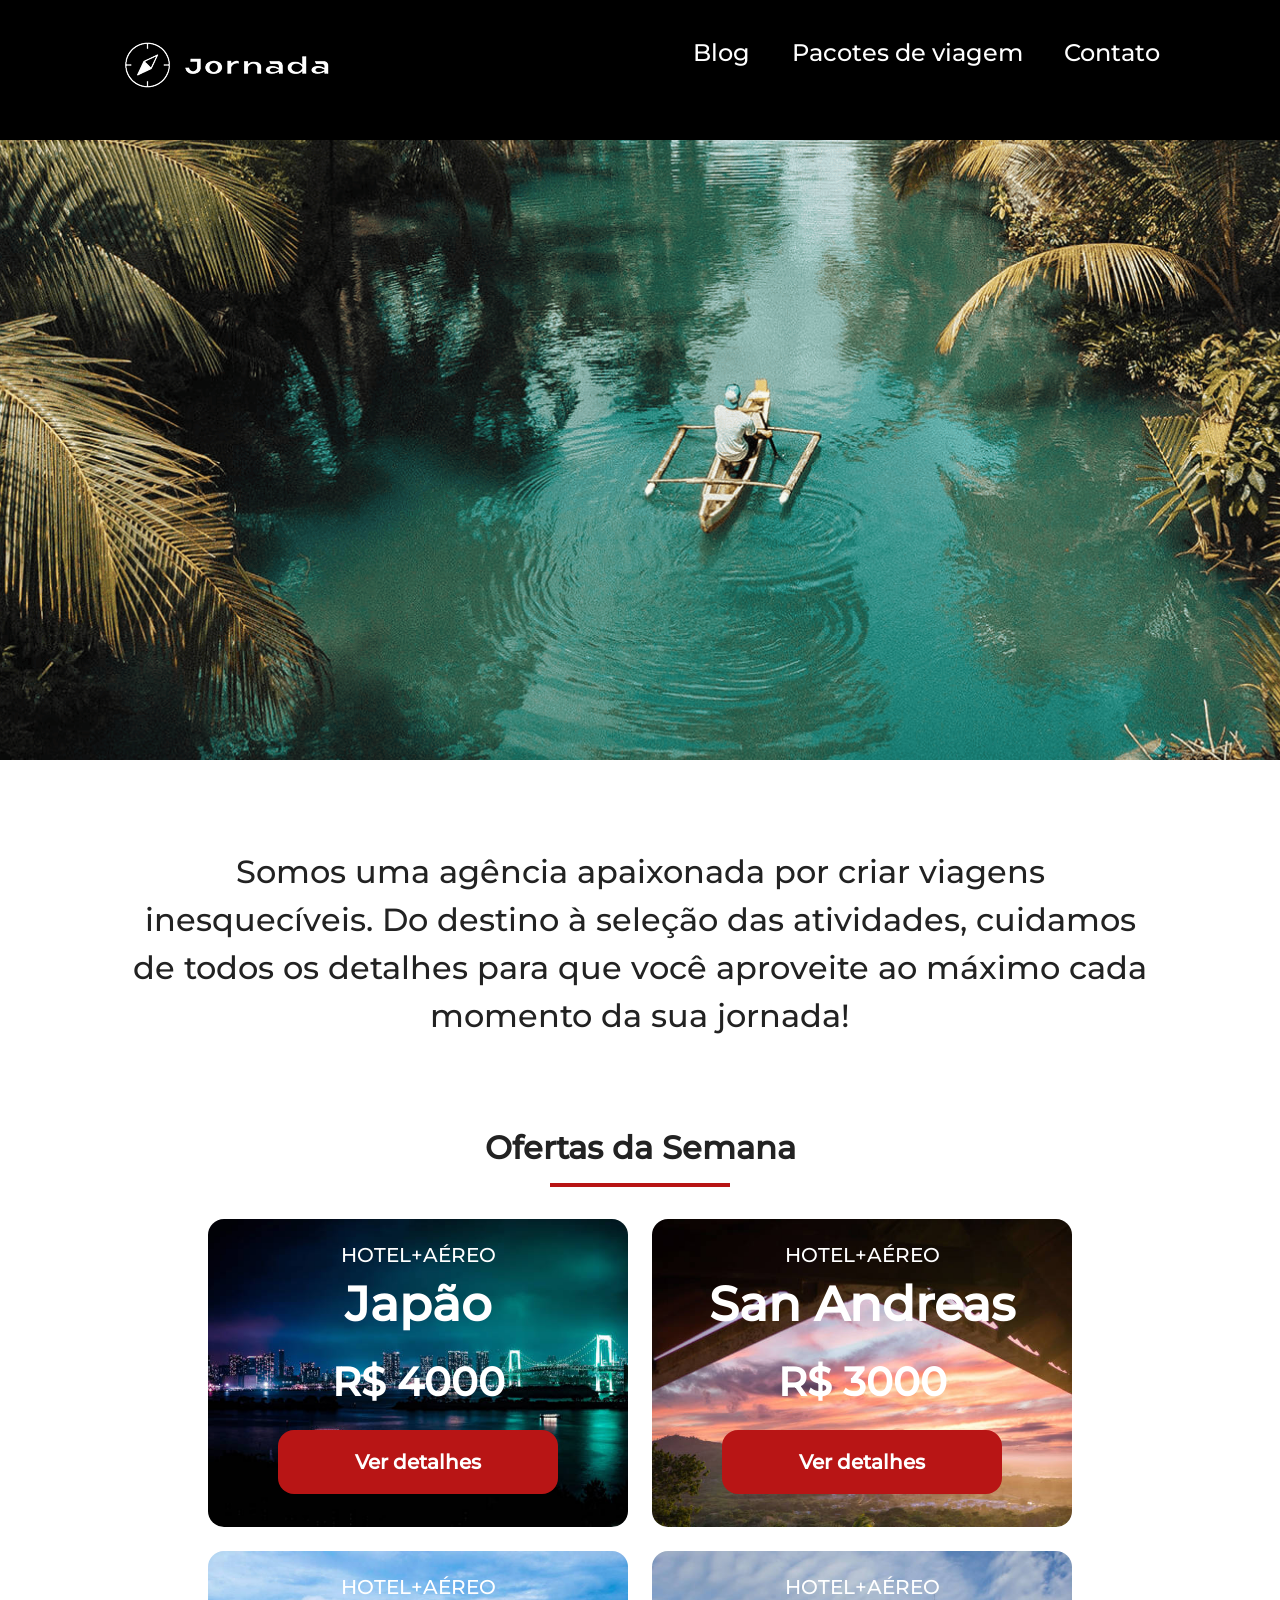
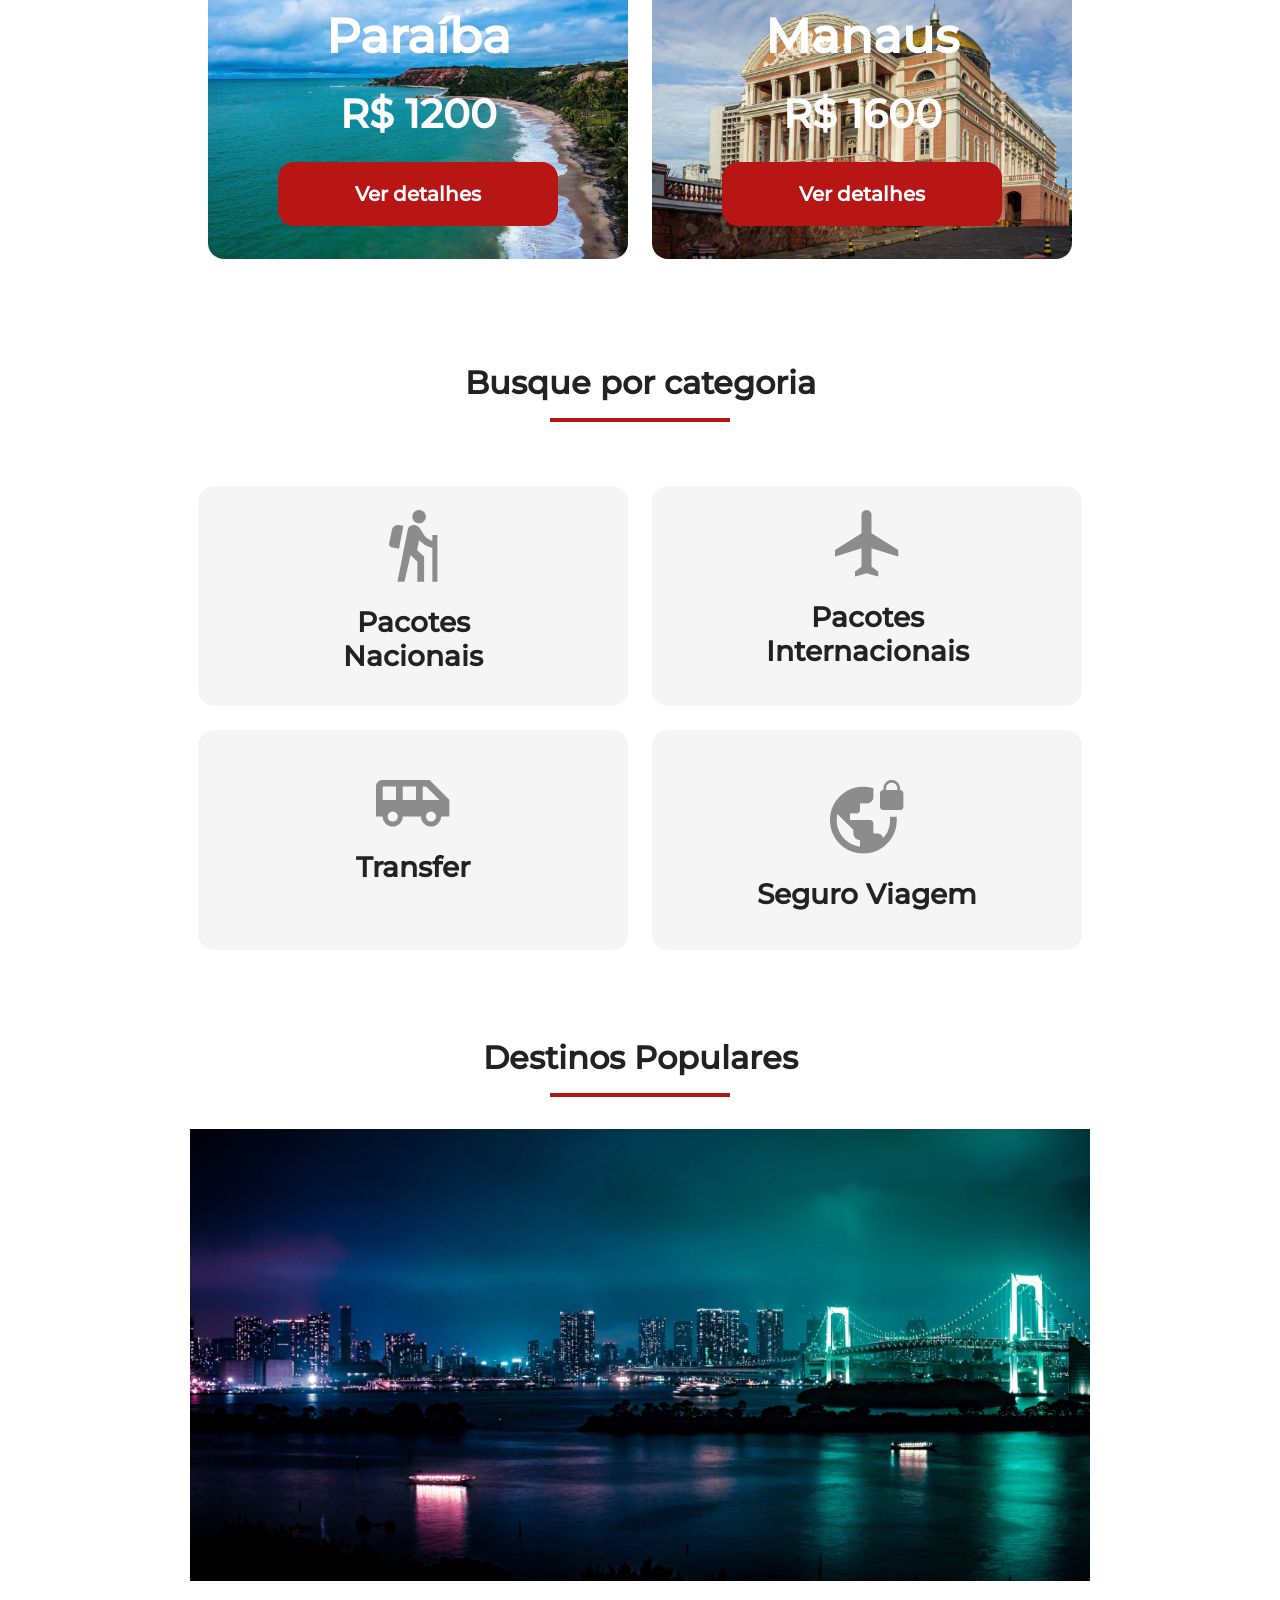
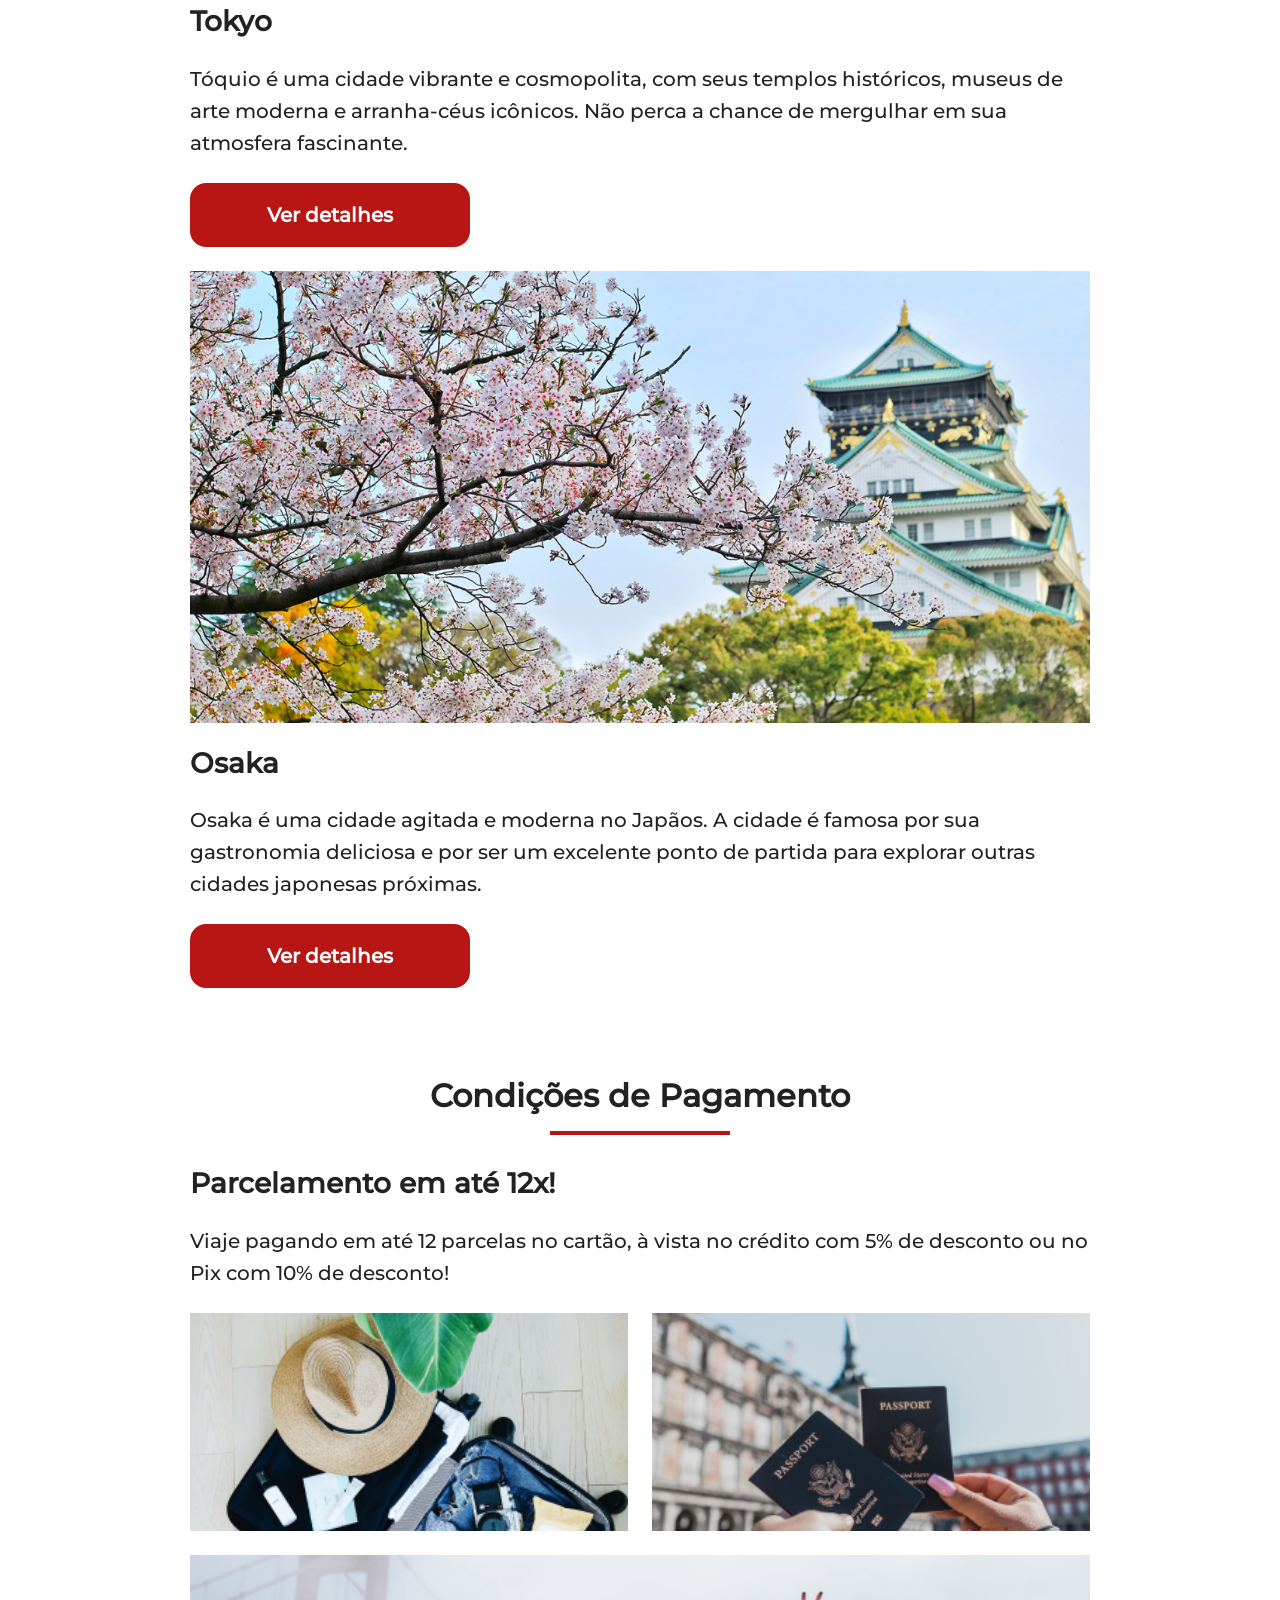
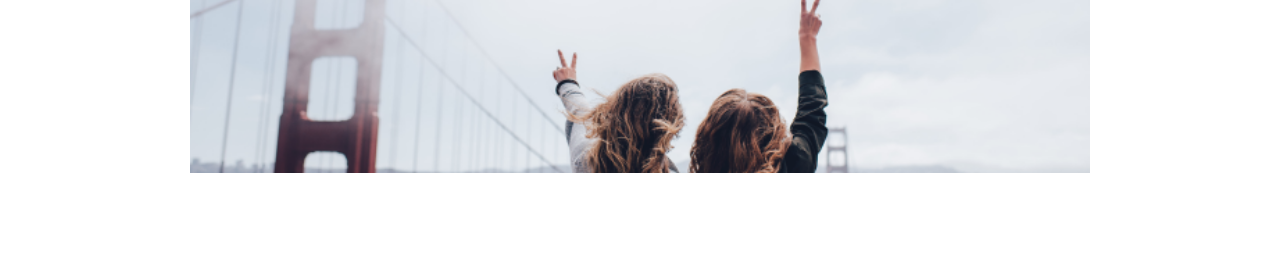
==== index.html @ 7fcf8ee7 "finaliza sessao de parcelamento e adiciona alguns ajustes" ====
<!doctype html>
<html lang="pt-br">
  <head>
    <meta charset="UTF-8" />
    <meta name="viewport" content="width=device-width, initial-scale=1.0" />
    <link rel="stylesheet" href="css/style.css" />
    <title>Jornada Viagens</title>
  </head>
  <body>
    <header class="main-header">
      <a class="logo" href="index.html" title="voltar para a página inicial">
        <img
          class="img-mobile"
          src="img/bussola-jornada-branca.png"
          alt="bussola do logo Jornada Viagens na cor branca"
        />
        <img
          class="img-desktop"
          src="img/bussola-texto-jornada-branca.png"
          alt="bussola do logo Jornada Viagens na cor branca"
        />
      </a>
      <div class="navigation-menu">
        <label for="menu"> <img src="img/menu.png" alt="menu" /> </label>
        <input type="checkbox" name="" id="menu" hidden />
        <nav>
          <ul class="list-links">
            <li>
              <a href="blog.html" target="_blank" title="acessar blog">Blog</a>
            </li>
            <li>
              <a
                href="pacotes.html"
                target="_blank"
                title="acessar pacotes de viagem"
                >Pacotes de viagem</a
              >
            </li>
            <li>
              <a href="contato.html" target="_blank" title="acessar contato"
                >Contato</a
              >
            </li>
          </ul>
        </nav>
      </div>
    </header>

    <section class="hero">
      <div class="hero-img"></div>
      <h2>
        Somos uma agência apaixonada por criar viagens inesquecíveis. Do destino
        à seleção das atividades, cuidamos de todos os detalhes para que você
        aproveite ao máximo cada momento da sua jornada!
      </h2>
    </section>

    <section class="offers section">
      <div class="section-title">
        <h2>Ofertas da Semana</h2>
        <hr />
      </div>
      <div class="offers-cards">
        <article class="card japao">
          <header>
            <p>HOTEL+AÉREO</p>
            <h3>Japão <span> R$ 4000 </span></h3>
          </header>
          <footer>
            <a href="#" class="button">Ver detalhes</a>
          </footer>
        </article>

        <article class="card san-andreas">
          <header>
            <p>HOTEL+AÉREO</p>
            <h3>San Andreas <span> R$ 3000 </span></h3>
          </header>
          <footer>
            <a href="#" class="button">Ver detalhes</a>
          </footer>
        </article>

        <article class="card paraiba">
          <header>
            <p>HOTEL+AÉREO</p>
            <h3>Paraíba <span> R$ 1200 </span></h3>
          </header>
          <footer>
            <a href="#" class="button">Ver detalhes</a>
          </footer>
        </article>

        <article class="card manaus">
          <header>
            <p>HOTEL+AÉREO</p>
            <h3>Manaus <span> R$ 1600 </span></h3>
          </header>
          <footer>
            <a href="#" class="button">Ver detalhes</a>
          </footer>
        </article>
      </div>
    </section>

    <section class="categories section">
      <div class="section-title">
        <h2>Busque por categoria</h2>
        <hr />
      </div>
      <div class="categories-cards">
        <a
          href="#"
          target="_blank"
          class="card"
          title="Busque por Pacotes Nacionais"
          ><img
            src="img/ícone - pacotes nacionais.png"
            alt="ícone cinza representando uma pessoa fazendo tracking"
          />
          <h3 class="content-title">
            Pacotes<br />
            Nacionais
          </h3>
        </a>

        <a
          href="#"
          target="_blank"
          class="card"
          title="Busque por Pacotes Internacionais"
          ><img
            src="img/ícone - pacotes interacionais.png"
            alt="ícone cinza representando um avião"
          />
          <h3 class="content-title">
            Pacotes<br />
            Internacionais
          </h3>
        </a>

        <a
          href="#"
          target="_blank"
          class="card single-line transfer"
          title="Busque pela categoria Transfer"
          ><img
            src="img/ícone -transfer.png"
            alt="ícone representando um ônibus"
          />
          <h3 class="content-title">Transfer</h3>
        </a>

        <a
          href="#"
          target="_blank"
          class="card single-line"
          title="Busque pela categoria Seguro Viagem"
          ><img
            src="img/ícone - seguro viagem.png"
            alt="ícone cinza representando o planeta terra com um cadeado"
          />
          <h3 class="content-title">Seguro Viagem</h3>
        </a>
      </div>
    </section>

    <section class="destination section">
      <div class="section-title">
        <h2>Destinos Populares</h2>
        <hr />
      </div>
      <div class="destination-items">
        <article class="item tokyo">
          <header>
            <div class="img-item"></div>
            <h3 class="content-title">Tokyo</h3>
          </header>
          <p class="content-text">
            Tóquio é uma cidade vibrante e cosmopolita, com seus templos
            históricos, museus de arte moderna e arranha-céus icônicos. Não
            perca a chance de mergulhar em sua atmosfera fascinante.
          </p>
          <footer>
            <a
              href="#"
              class="button"
              target="_blank"
              title="veja mais detalhes do destino Tokyo"
              >Ver detalhes</a
            >
          </footer>
        </article>

        <article class="item osaka">
          <header>
            <div class="img-item"></div>
            <h3 class="content-title">Osaka</h3>
          </header>
          <p class="content-text">
            Osaka é uma cidade agitada e moderna no Japãos. A cidade é famosa
            por sua gastronomia deliciosa e por ser um excelente ponto de
            partida para explorar outras cidades japonesas próximas.
          </p>
          <footer>
            <a
              href="#"
              class="button"
              target="_blank"
              title="veja mais detalhes do destino Osaka"
              >Ver detalhes</a
            >
          </footer>
        </article>
      </div>
    </section>

    <section class="payments section">
      <div class="section-title">
        <h2>Condições de Pagamento</h2>
        <hr />
      </div>
      <div class="content-container">
        <div class="text-content">
          <h3 class="content-title">Parcelamento em até 12x!</h3>
          <p class="content-text">
            Viaje pagando em até 12 parcelas no cartão, à vista no crédito com
            5% de desconto ou no Pix com 10% de desconto!
          </p>
        </div>
        <div class="image-gallery">
          <div class="image first"></div>
          <div class="image second"></div>
          <div class="image thirdy colspan-2"></div>
        </div>
      </div>
    </section>
  </body>
</html>
---- css/style.css ----
@import url(global.css);
@import url(header.css);
@import url(hero.css);
@import url(offers.css);
@import url(categories.css);
@import url(destinations.css);
@import url(payments.css);
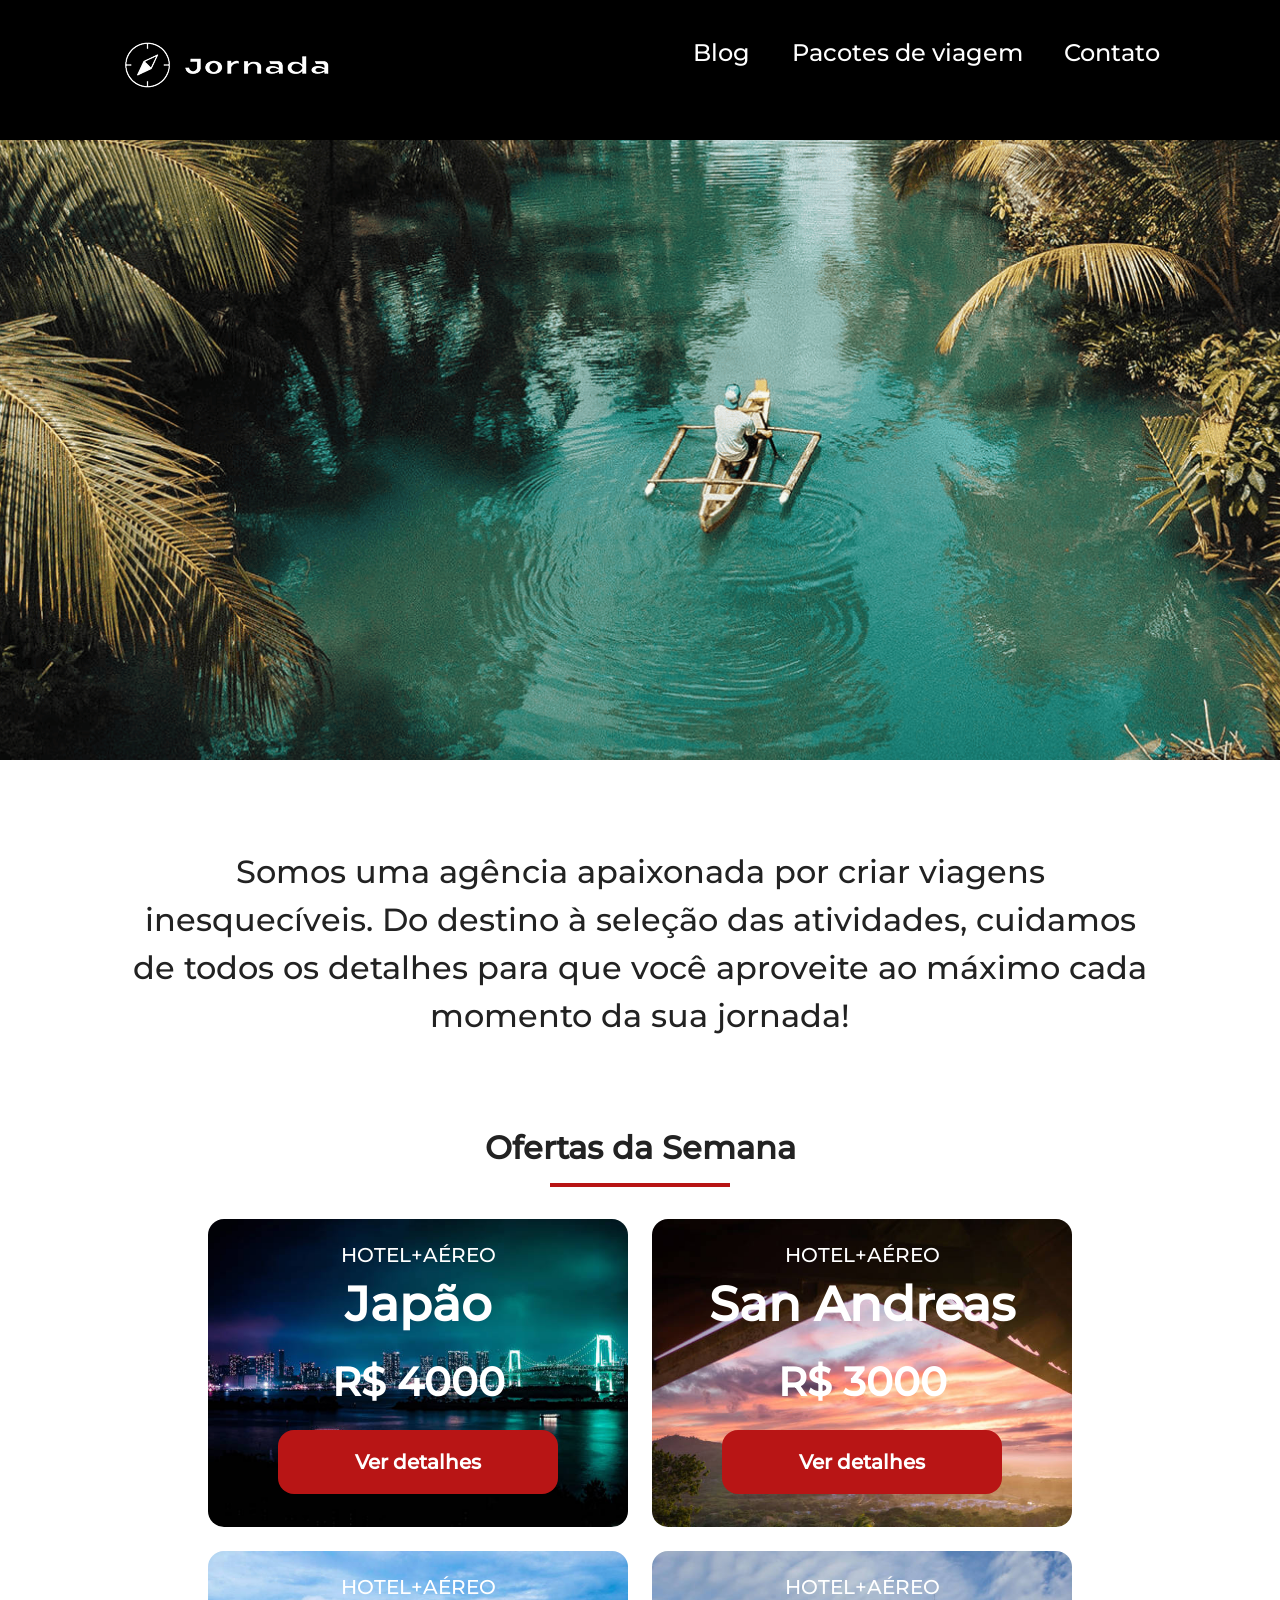
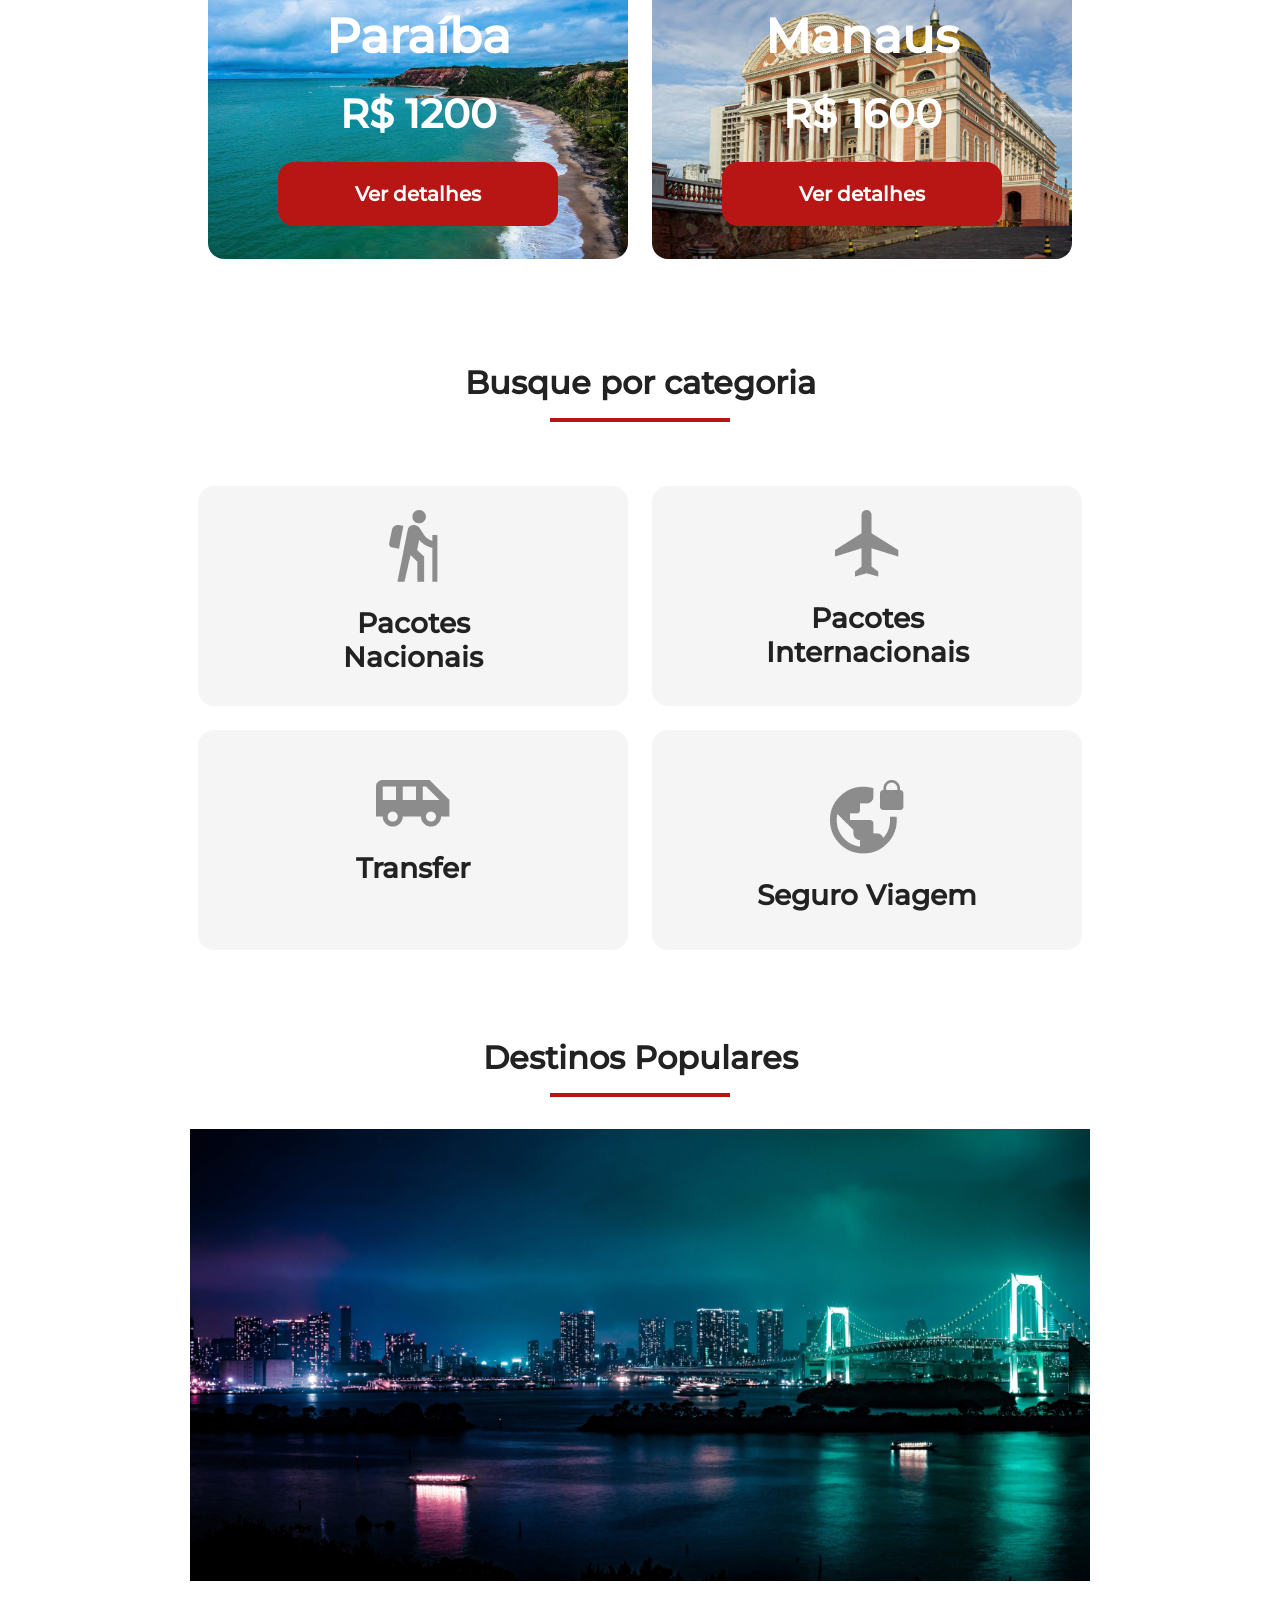
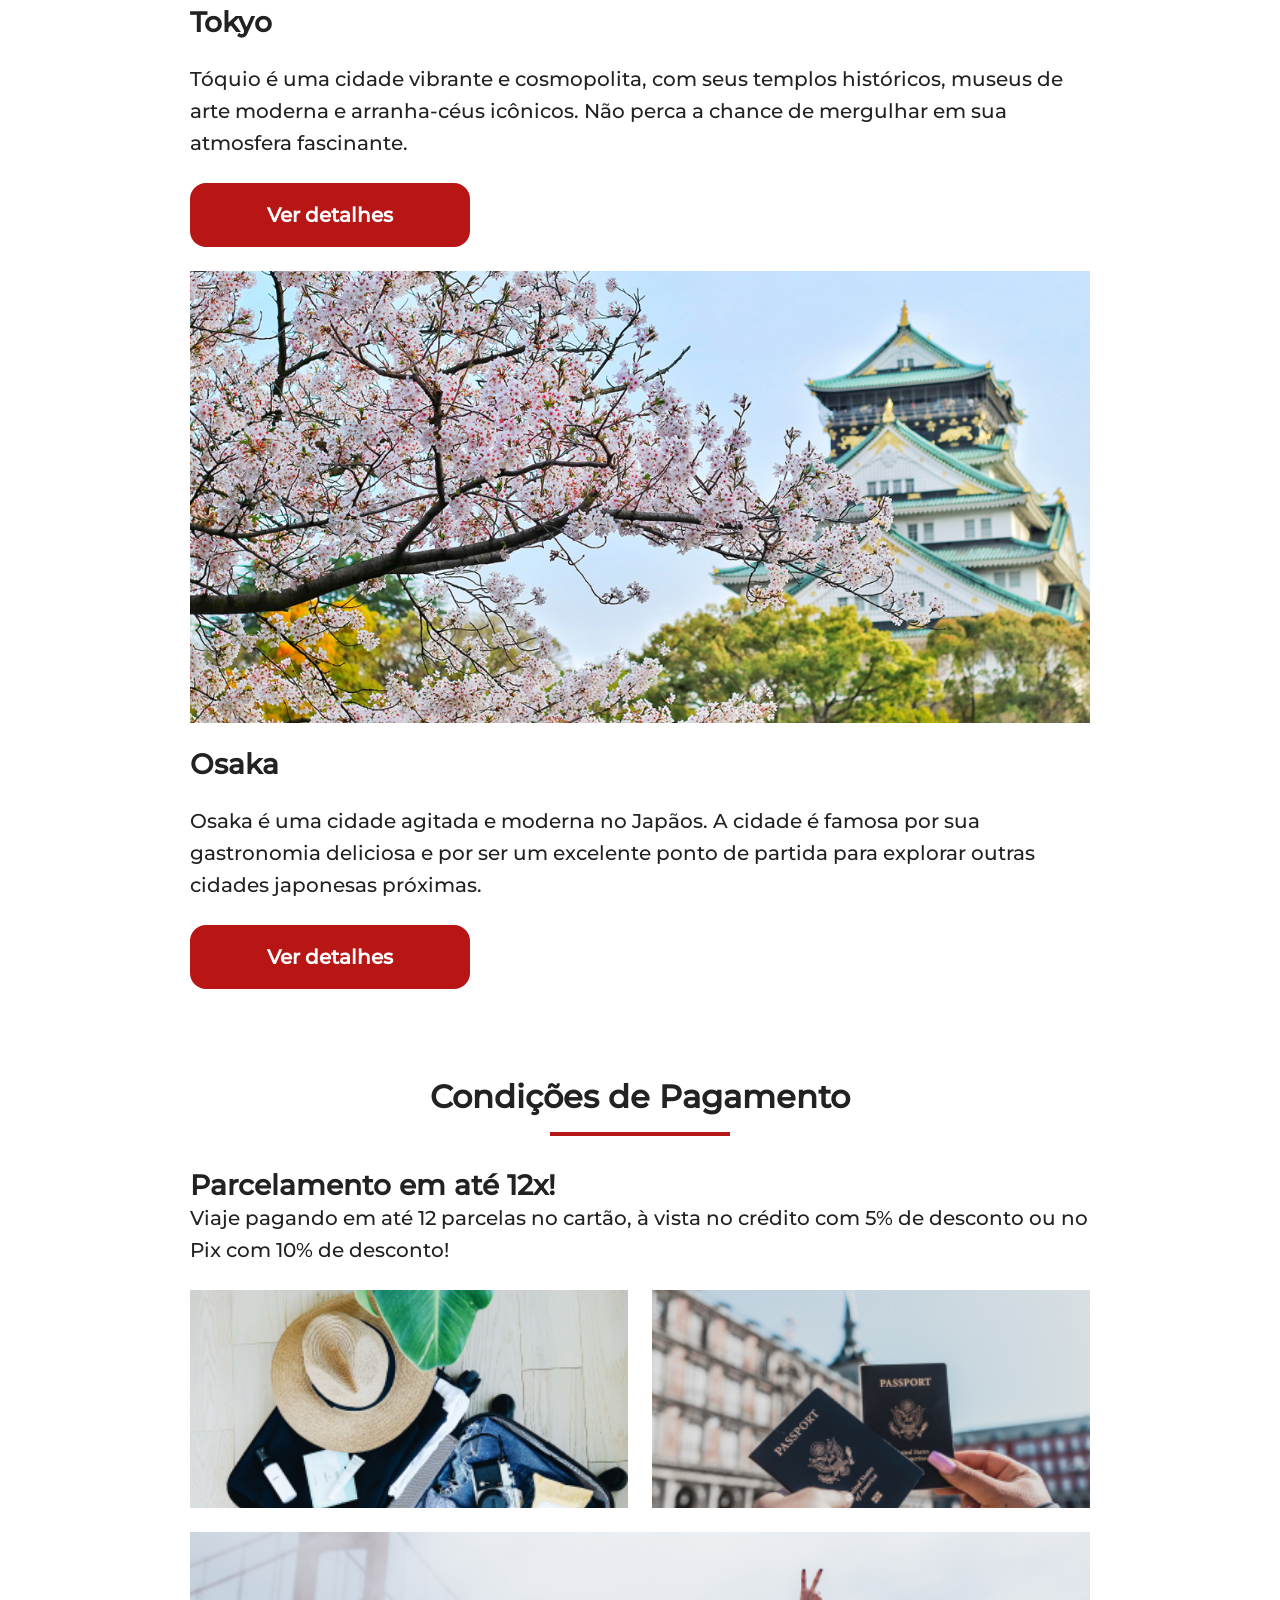
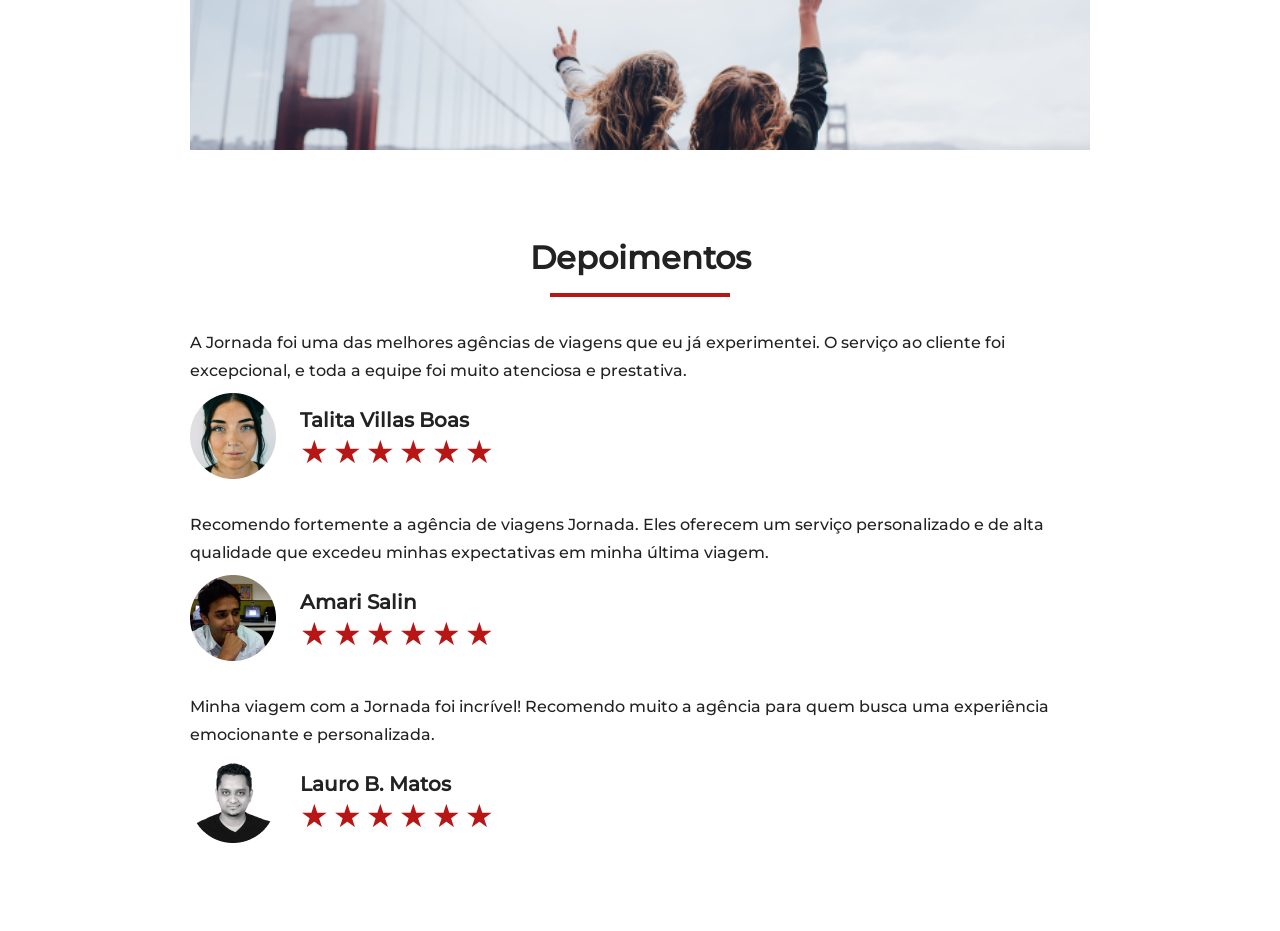
==== commit 296aff94: "finaliza estilos do mobile" ====
--- a/index.html
+++ b/index.html
@@ -235,5 +235,93 @@
         </div>
       </div>
     </section>
+
+    <section class="testimonial section">
+      <div class="section-title">
+        <h2>Depoimentos</h2>
+        <hr />
+      </div>
+      <div class="testimonial-container">
+        <article>
+          <header>
+            <p>
+              A Jornada foi uma das melhores agências de viagens que eu já
+              experimentei. O serviço ao cliente foi excepcional, e toda a
+              equipe foi muito atenciosa e prestativa.
+            </p>
+          </header>
+          <footer>
+            <img
+              src="img/avatar-talita.png"
+              alt="imagem de perfil da cliente Talista Villas Boas"
+            />
+            <div class="profile-content">
+              <h4>Talita Villas Boas</h4>
+              <div class="rating">
+                <span class="star">★</span>
+                <span class="star">★</span>
+                <span class="star">★</span>
+                <span class="star">★</span>
+                <span class="star">★</span>
+                <span class="star">★</span>
+              </div>
+            </div>
+          </footer>
+        </article>
+
+        <article>
+          <header>
+            <p>
+              Recomendo fortemente a agência de viagens Jornada. Eles oferecem
+              um serviço personalizado e de alta qualidade que excedeu minhas
+              expectativas em minha última viagem.
+            </p>
+          </header>
+          <footer>
+            <img
+              src="img/avatar-amari.png"
+              alt="imagem de perfil do cliente Amari Salin"
+            />
+            <div class="profile-content">
+              <h4>Amari Salin</h4>
+              <div class="rating">
+                <span class="star">★</span>
+                <span class="star">★</span>
+                <span class="star">★</span>
+                <span class="star">★</span>
+                <span class="star">★</span>
+                <span class="star">★</span>
+              </div>
+            </div>
+          </footer>
+        </article>
+
+        <article>
+          <header>
+            <p>
+              Minha viagem com a Jornada foi incrível! Recomendo muito a agência
+              para quem busca uma experiência emocionante e personalizada.
+            </p>
+          </header>
+          <footer>
+            <img
+              src="img/avatar-lauro.png"
+              alt="imagem de perfil do cliente Lauro B. Matos"
+            />
+            <div class="profile-content">
+              <h4>Lauro B. Matos</h4>
+              <div class="rating">
+                <span class="star">★</span>
+                <span class="star">★</span>
+                <span class="star">★</span>
+                <span class="star">★</span>
+                <span class="star">★</span>
+                <span class="star">★</span>
+              </div>
+            </div>
+          </footer>
+        </article>
+      </div>
+    </section>
   </body>
 </html>
--- a/css/style.css
+++ b/css/style.css
@@ -5,3 +5,4 @@
 @import url(categories.css);
 @import url(destinations.css);
 @import url(payments.css);
+@import url(testimonials.css);
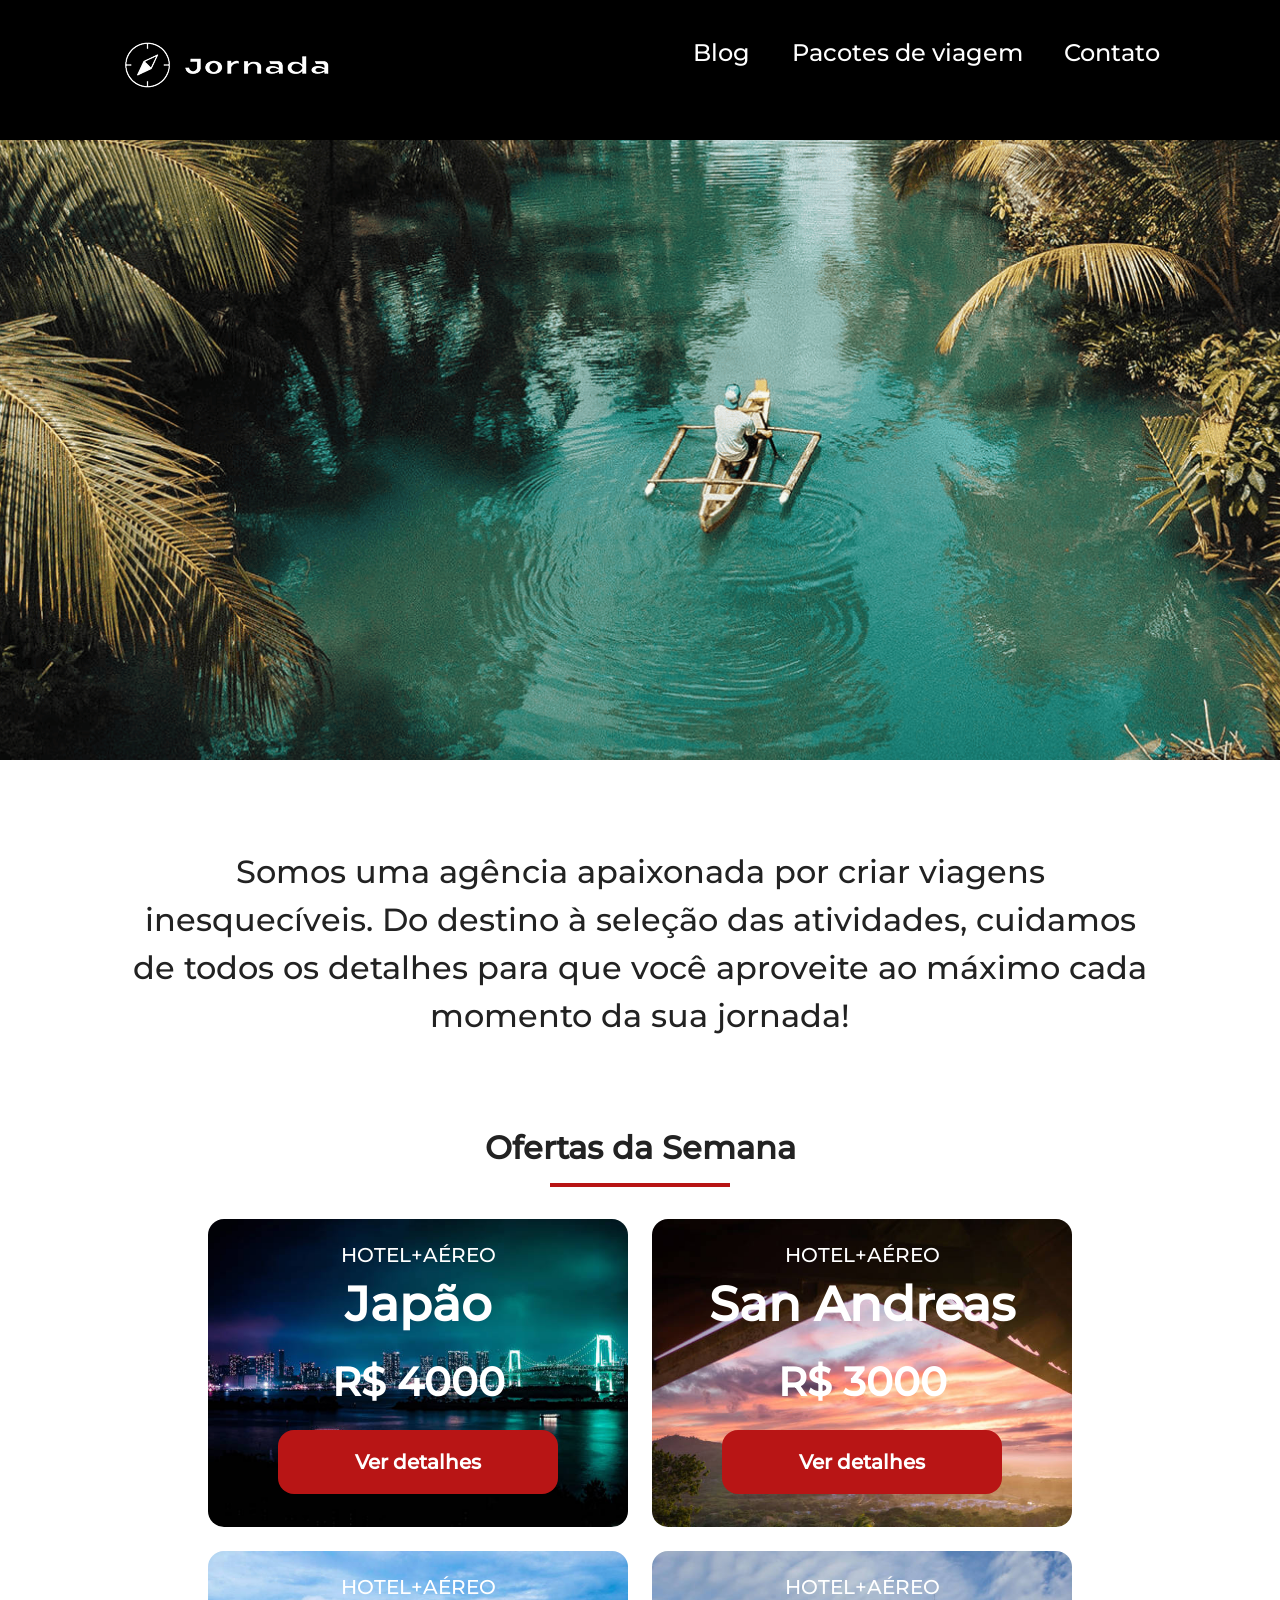
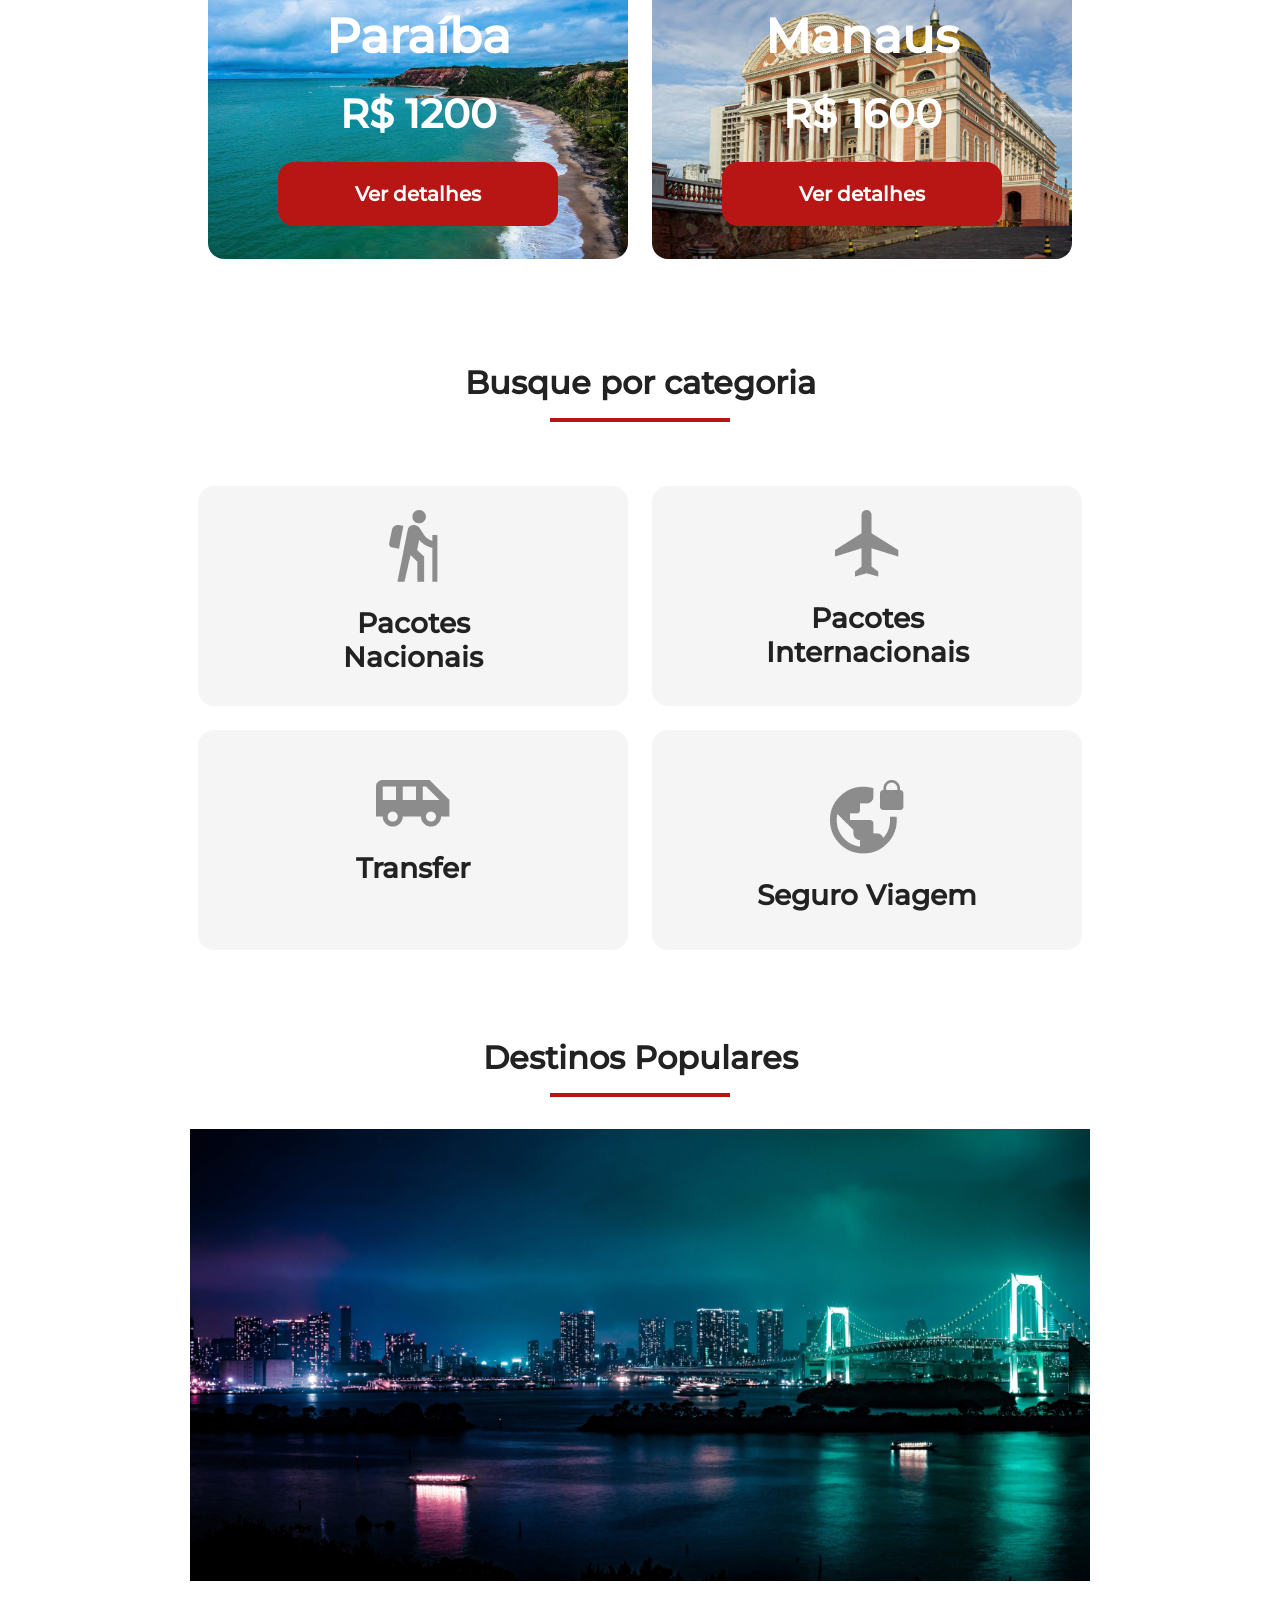
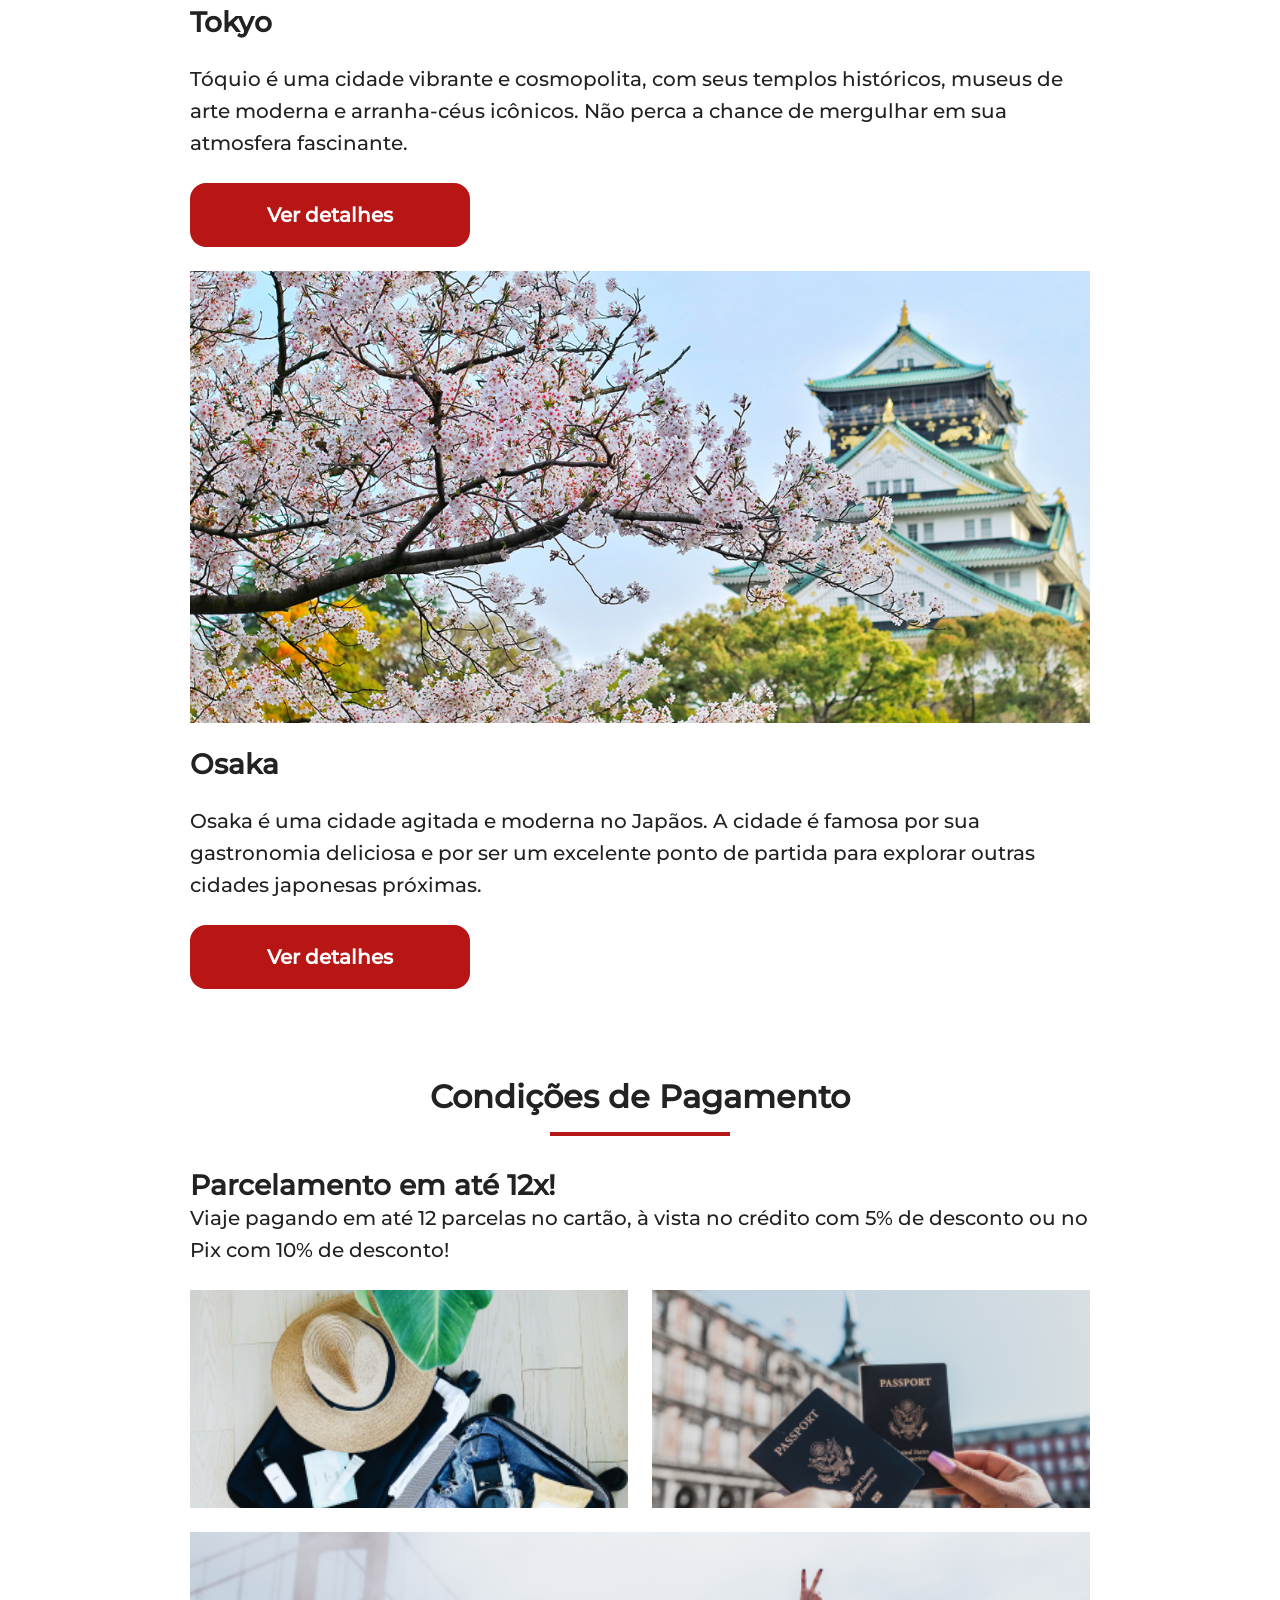
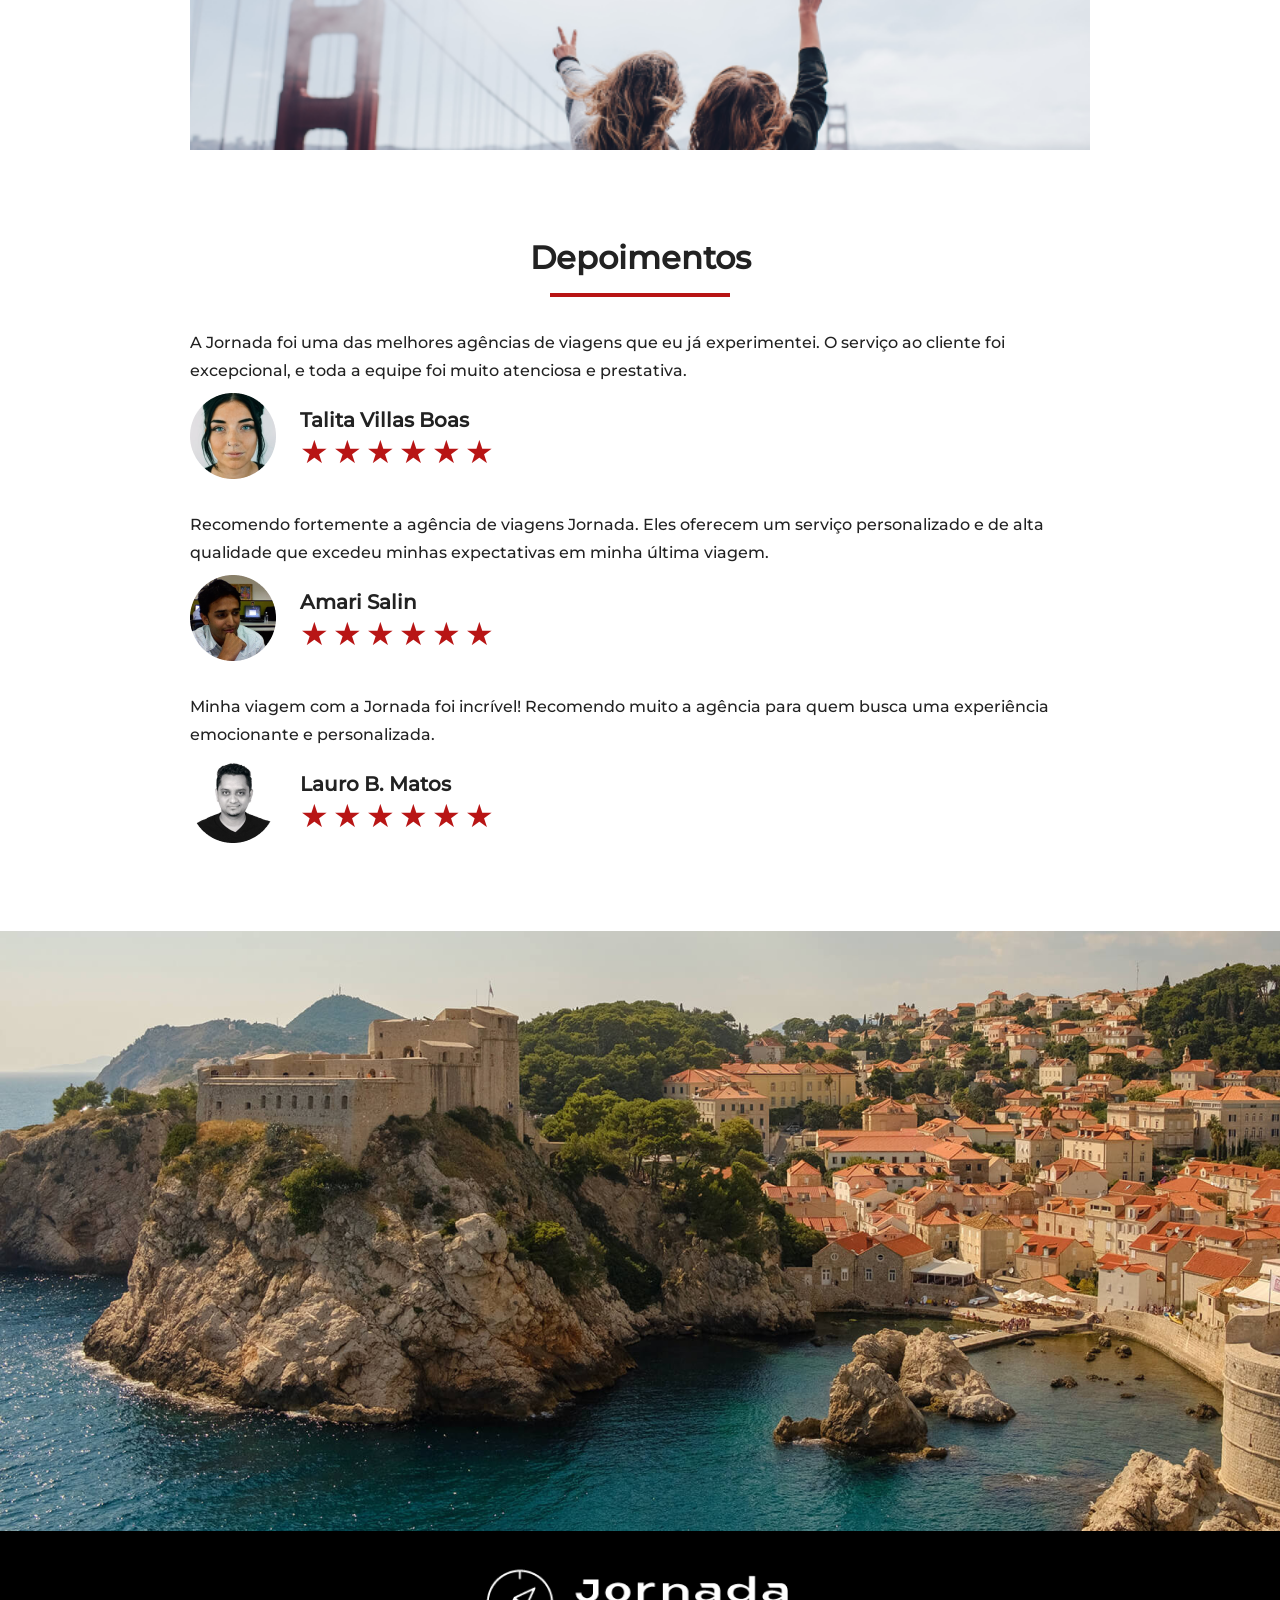
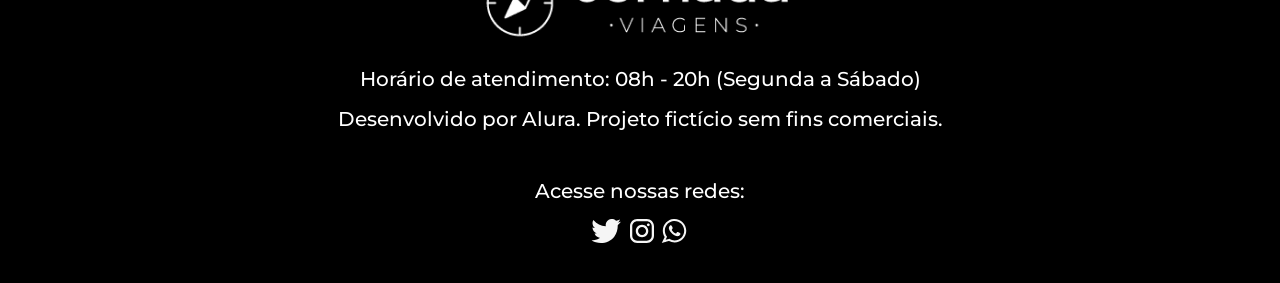
==== commit 84cd16dd: "finaliza footer e depoimentos" ====
--- a/index.html
+++ b/index.html
@@ -256,7 +256,7 @@
               alt="imagem de perfil da cliente Talista Villas Boas"
             />
             <div class="profile-content">
-              <h4>Talita Villas Boas</h4>
+              <h3>Talita Villas Boas</h3>
               <div class="rating">
                 <span class="star">★</span>
                 <span class="star">★</span>
@@ -283,7 +283,7 @@
               alt="imagem de perfil do cliente Amari Salin"
             />
             <div class="profile-content">
-              <h4>Amari Salin</h4>
+              <h3>Amari Salin</h3>
               <div class="rating">
                 <span class="star">★</span>
                 <span class="star">★</span>
@@ -309,7 +309,7 @@
               alt="imagem de perfil do cliente Lauro B. Matos"
             />
             <div class="profile-content">
-              <h4>Lauro B. Matos</h4>
+              <h3>Lauro B. Matos</h3>
               <div class="rating">
                 <span class="star">★</span>
                 <span class="star">★</span>
@@ -323,5 +323,33 @@
         </article>
       </div>
     </section>
+
+    <section class="bottom-hero">
+      <div class="hero-img"></div>
+    </section>
+
+    <footer class="main-footer">
+      <div class="footer-content">
+        <img src="img/logo-footer.png" alt="logo completo Jornada Viagens" />
+        <p>Horário de atendimento: 08h - 20h (Segunda a Sábado)</p>
+        <p>Desenvolvido por Alura. Projeto fictício sem fins comerciais.</p>
+      </div>
+      <div class="footer-social">
+        <p>Acesse nossas redes:</p>
+
+        <a href="#" target="_blank" title="Acesse o Twitter do Jornada Viagens"
+          ><img
+            src="img/icone-twitter.svg"
+            alt="icone do Twitter na cor branca"
+        /></a>
+        <a href="#" target="_blank" title="Acesse o Twitter do Jornada Viagens"
+          ><img
+            src="img/icone-instagram.svg"
+            alt="icone do Twitter na cor branca" /></a
+        ><a href="#" target="_blank" title="Acesse o Twitter do Jornada Viagens"
+          ><img src="img/icone-wpp.svg" alt="icone do Twitter na cor branca"
+        /></a>
+      </div>
+    </footer>
   </body>
 </html>
--- a/css/style.css
+++ b/css/style.css
@@ -6,3 +6,4 @@
 @import url(destinations.css);
 @import url(payments.css);
 @import url(testimonials.css);
+@import url(footer.css);
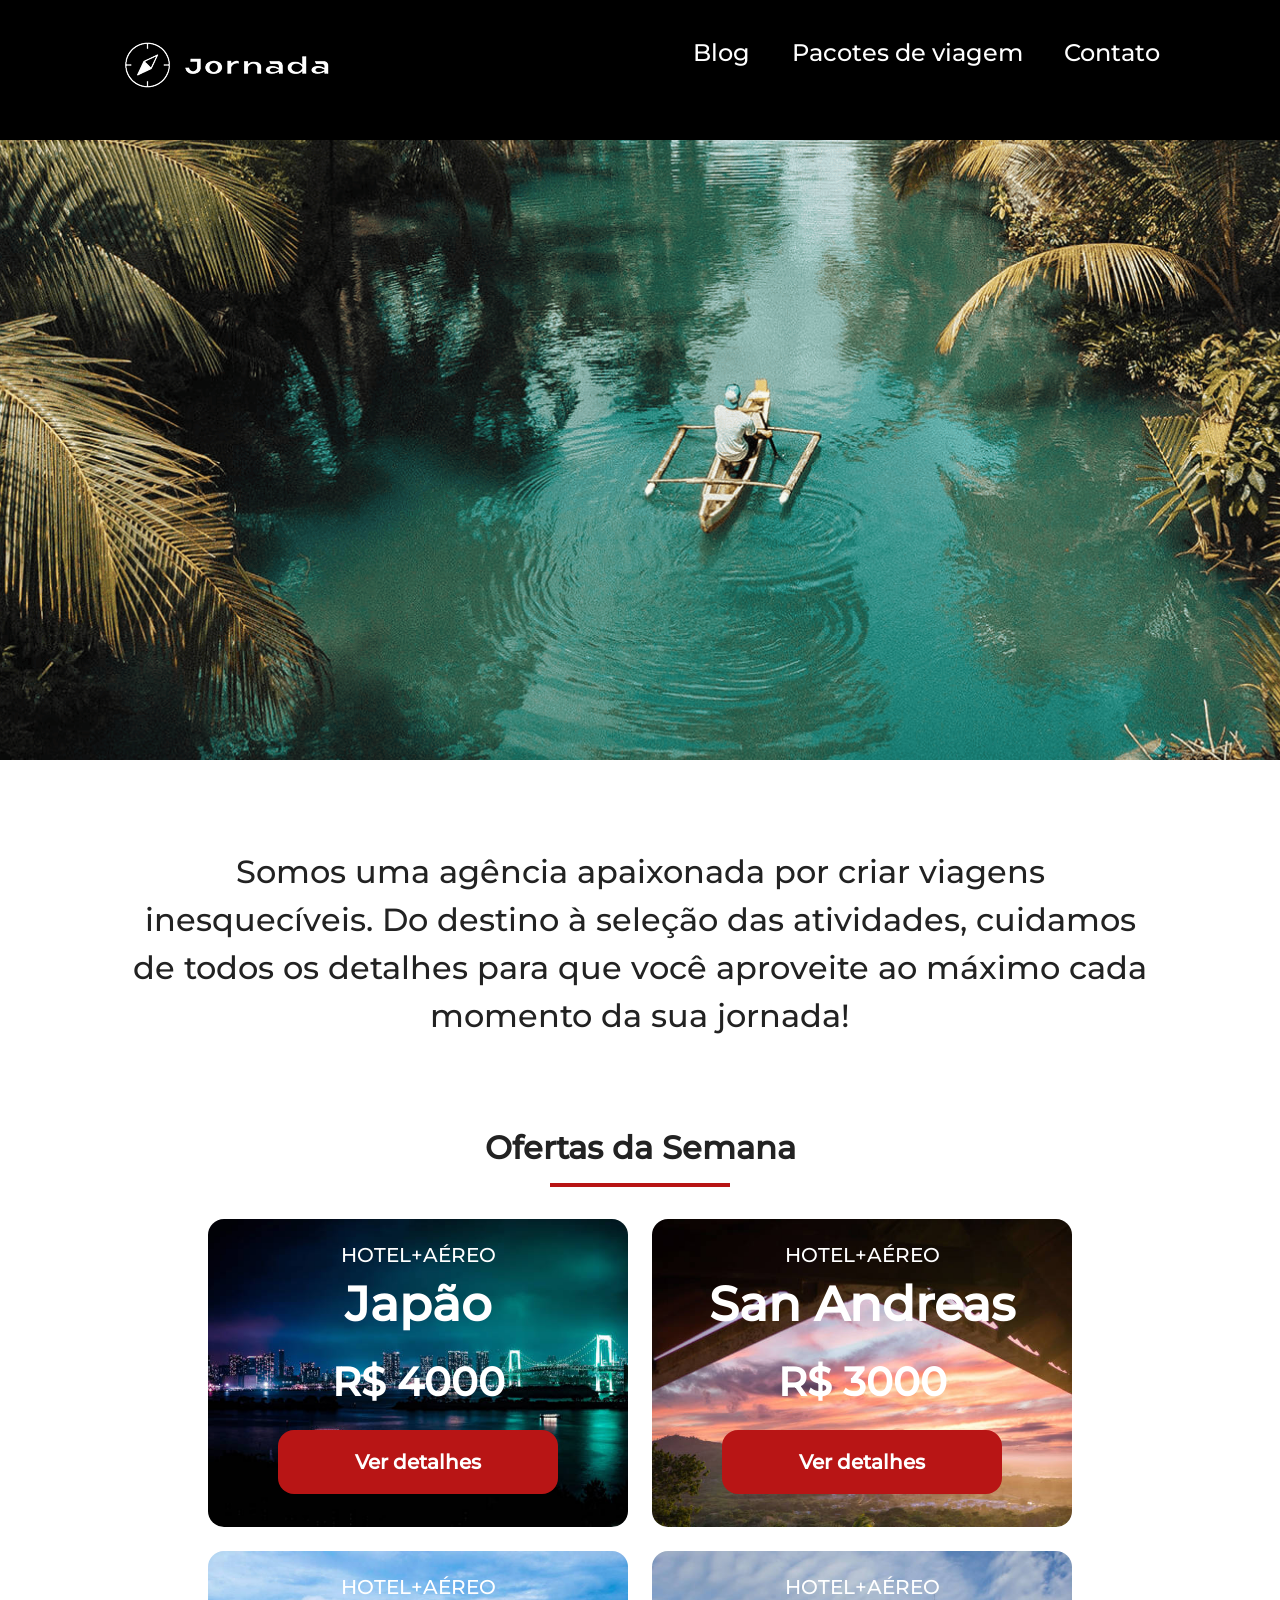
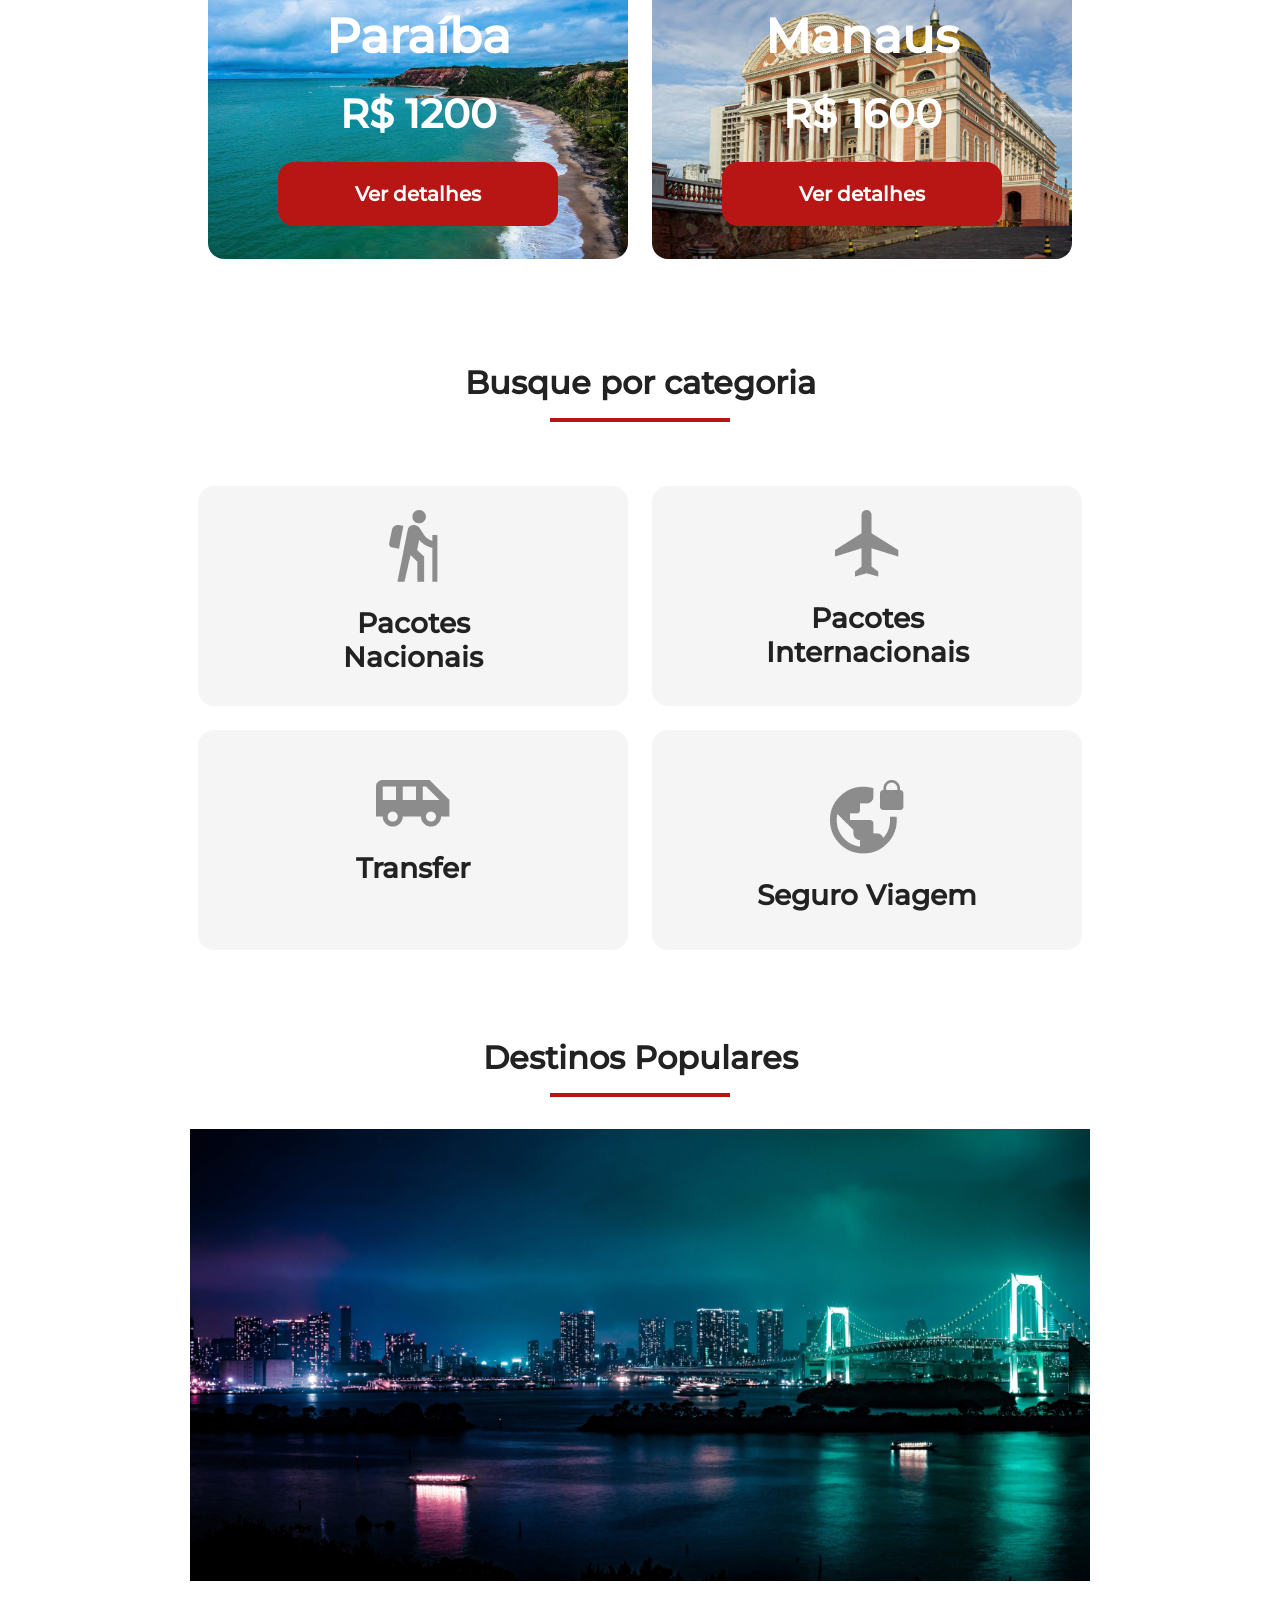
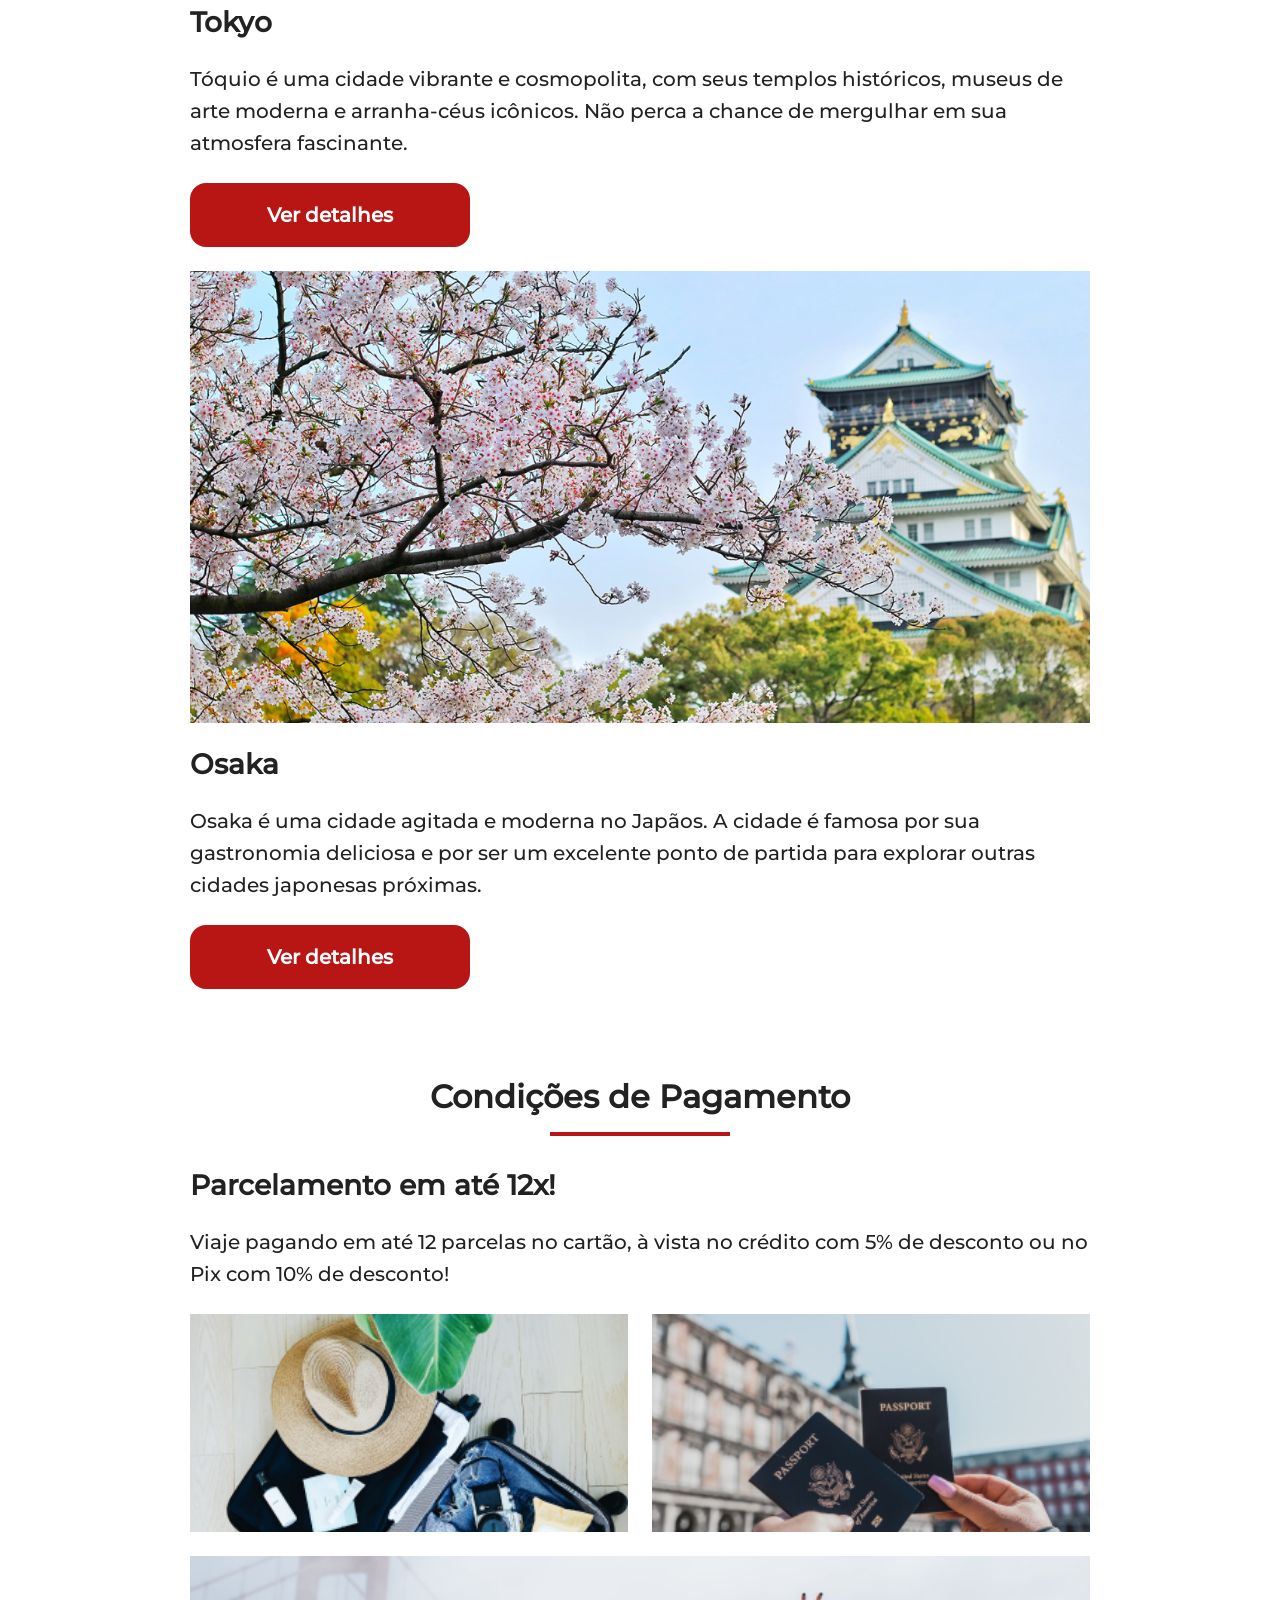
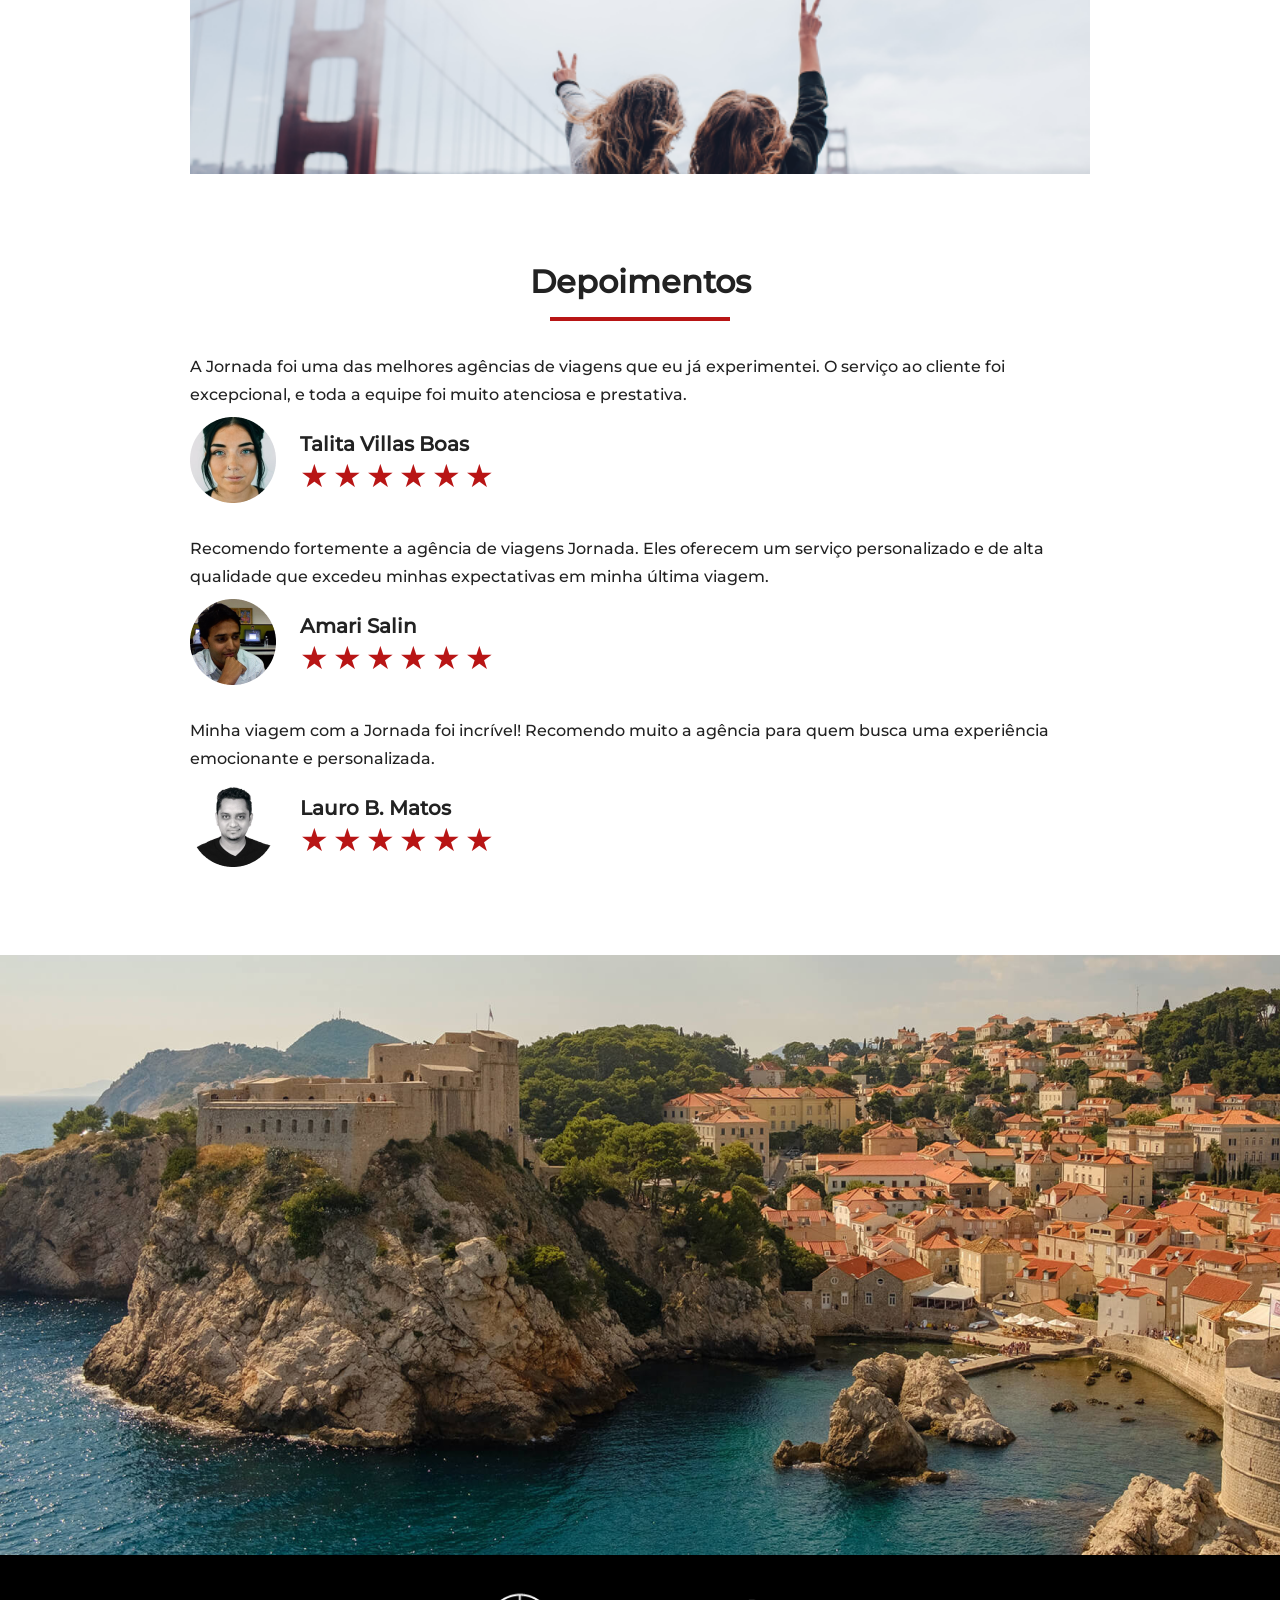
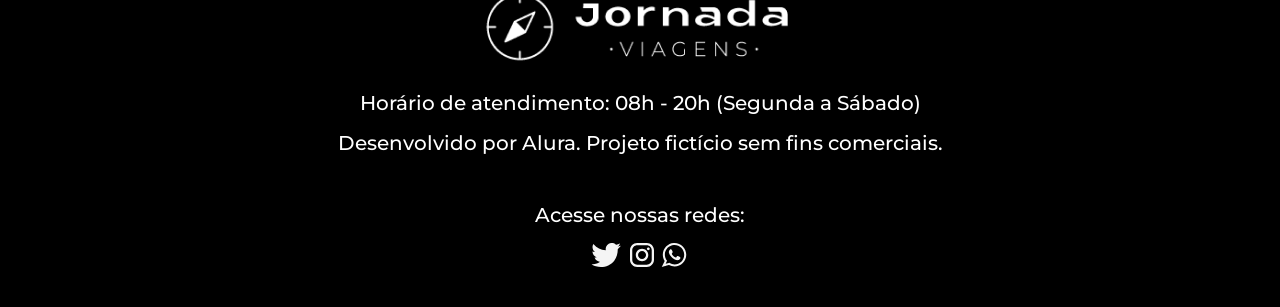
==== commit 1300ce84: "adiciona sessao de depoimentos" ====
--- a/index.html
+++ b/index.html
@@ -3,7 +3,28 @@
   <head>
     <meta charset="UTF-8" />
     <meta name="viewport" content="width=device-width, initial-scale=1.0" />
+    <meta
+      name="description"
+      content="Jornada Viagens, somos uma agência apaixonada por criar viagens inesquecíveis "
+    />
+
+    <meta name="og:title" content="Jornada Viagens" />
+    <meta
+      name="og:description "
+      content="Jornada Viagens, somos uma agência apaixonada por criar viagens inesquecíveis"
+    />
+    <meta
+      name="og:image "
+      content="https://juliazucarelli.github.io/jornada-viagens/img/logo-footer.png"
+    />
+    <meta name="og:type " content="website" />
+    <meta
+      name="og:url "
+      content="https://juliazucarelli.github.io/jornada-viagens"
+    />
+
     <link rel="stylesheet" href="css/style.css" />
+    <link rel="icon" href="favicon.svg" type="xml/svg" />
     <title>Jornada Viagens</title>
   </head>
   <body>
@@ -253,7 +274,7 @@
           <footer>
             <img
               src="img/avatar-talita.png"
-              alt="imagem de perfil da cliente Talista Villas Boas"
+              alt="imagem de perfil da cliente Talita Villas Boas"
             />
             <div class="profile-content">
               <h3>Talita Villas Boas</h3>
